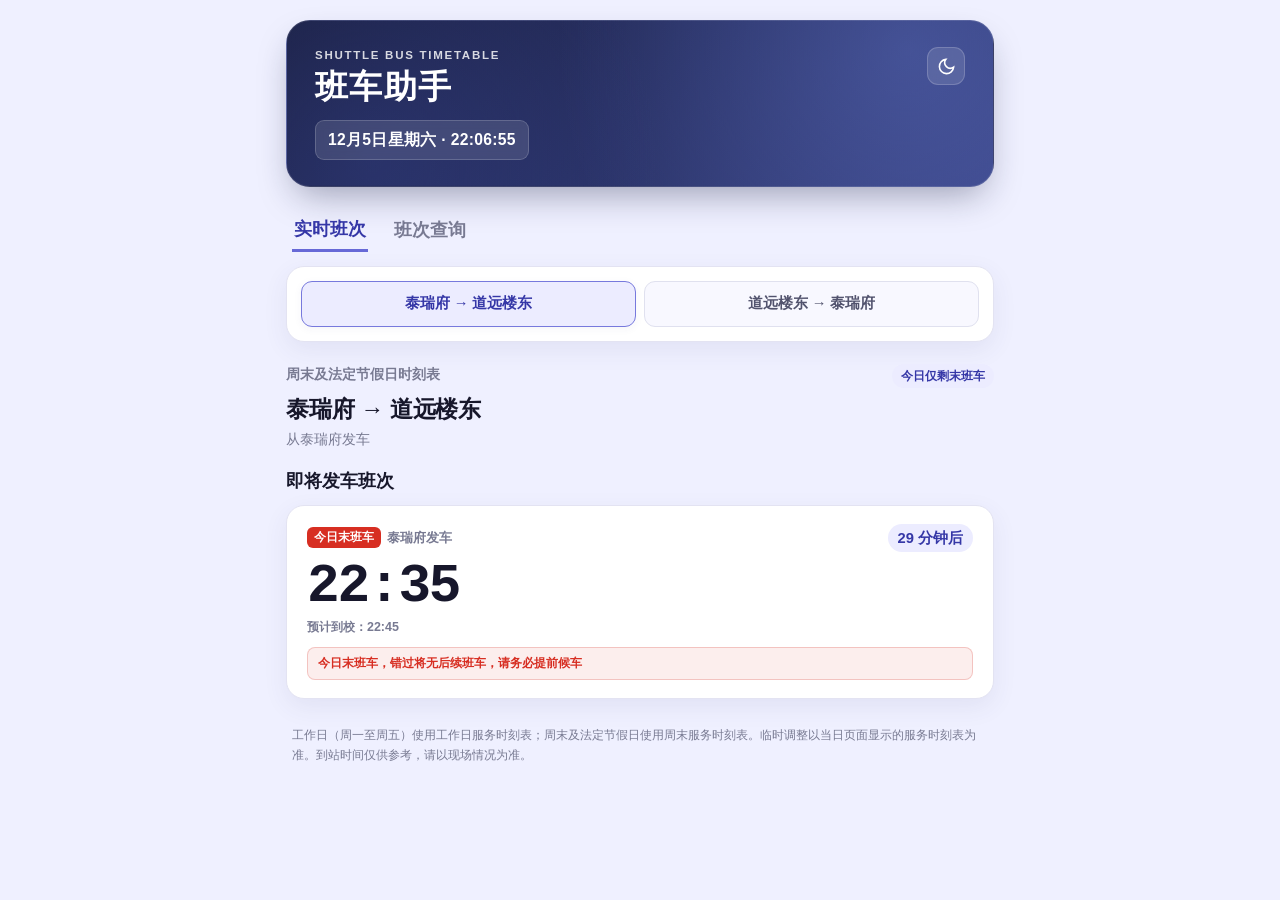
==== index.html @ 57592839 "Add files via upload" ====
<!doctype html>
<html lang="zh-CN" data-theme="light">
<head>
  <meta charset="UTF-8">
  <meta name="viewport" content="width=device-width, initial-scale=1.0, maximum-scale=1.0, user-scalable=no">
  <meta name="theme-color" content="#7277dc">
  <title>泰瑞府班车助手</title>
  <link rel="stylesheet" href="style.css">
</head>
<body>
  <main class="app-shell">
    <!-- 顶部状态卡片 -->
    <header class="hero">
      <div class="hero-left">
        <p class="eyebrow">SHUTTLE BUS TIMETABLE</p>
        <h1>班车助手</h1>
        <div class="clock-badge" id="current-time" aria-live="polite">加载中...</div>
      </div>
      <div class="hero-right">
        <button id="theme-toggle" class="header-icon-btn" type="button" title="切换深色/浅色模式" aria-label="切换主题">
          <svg class="sun-icon" viewBox="0 0 24 24" width="19" height="19" fill="none" stroke="currentColor" stroke-width="2"><circle cx="12" cy="12" r="5"/><path d="M12 1v2M12 21v2M4.22 4.22l1.42 1.42M18.36 18.36l1.42 1.42M1 12h2M21 12h2M4.22 19.78l1.42-1.42M18.36 5.64l1.42-1.42"/></svg>
          <svg class="moon-icon" viewBox="0 0 24 24" width="19" height="19" fill="none" stroke="currentColor" stroke-width="2"><path d="M21 12.79A9 9 0 1 1 11.21 3 7 7 0 0 0 21 12.79z"/></svg>
        </button>

      </div>
    </header>

    <!-- 1. 顶部主标签页 (按图片排序) -->
    <nav class="page-tabs" role="tablist">
      <button class="page-tab active" data-page="live" role="tab" aria-selected="true">实时班次</button>
      <button class="page-tab" data-page="search" role="tab" aria-selected="false">班次查询</button>
    </nav>

    <!-- 2. 方向切换与上车站选择控制面板 (按图片排序) -->
    <section class="control-panel">
      <div class="direction-switcher">
        <button class="direction-button active" type="button" data-direction="outbound" aria-pressed="true">泰瑞府 → 道远楼东</button>
        <button class="direction-button" type="button" data-direction="return" aria-pressed="false">道远楼东 → 泰瑞府</button>
      </div>

      <!-- 返程上车站选择器 -->
      <div class="boarding-stop-picker" id="boarding-stop-picker" hidden>
        <p class="picker-label">我的上车站</p>
        <div class="stop-options">
          <button class="stop-button" type="button" data-stop="daoyuan" aria-pressed="false">
            <span class="stop-name">道远楼东</span>
            <span class="stop-tag">始发站</span>
          </button>
          <button class="stop-button active" type="button" data-stop="zhang" aria-pressed="true">
            <span class="stop-name">张灵斌楼</span>
          </button>
          <button class="stop-button" type="button" data-stop="teaching" aria-pressed="false">
            <span class="stop-name">综合教学楼</span>
          </button>
        </div>
      </div>
    </section>

    <!-- 3. 视图一：实时班次 -->
    <section class="view active" id="live-view">
      <section class="route-summary">
        <div class="summary-meta">
          <span class="service-day-tag" id="service-day">--</span>
          <span class="remaining-badge" id="live-remaining-count">今日剩余 -- 班</span>
        </div>
        <h2 id="route-title">泰瑞府 → 道远楼东</h2>
        <p id="route-detail">从泰瑞府发车</p>
      </section>

      <section class="departures">
        <div class="section-heading">
          <h2>即将发车班次</h2>
        </div>
        <div class="departure-list" id="departure-list" aria-live="polite">
          <!-- JS 动态注入班次卡片 -->
        </div>
      </section>
    </section>

    <!-- 4. 视图二：班次查询 (精简整合版) -->
    <section class="view" id="search-view" hidden>
      <!-- 极简整合工具栏 -->
      <div class="search-toolbar">
        <!-- 工作日 / 周末及节假日 胶囊按键切换 -->
        <div class="schedule-pill-group" role="group" aria-label="选择时刻表类型">
          <button class="pill-btn active" id="pill-weekday" type="button" data-type="weekday">工作日</button>
          <button class="pill-btn" id="pill-weekend" type="button" data-type="weekend">周末及节假日</button>
        </div>

        <!-- 中间：轻量时段选择框 (全天/各时段功能保留) -->
        <div class="hour-mini-picker">
          <select id="hour-select" autocomplete="off" aria-label="选择时段"></select>
        </div>

        <!-- 右侧：快捷操作组 (定位最近班次) -->
        <div class="toolbar-actions">
          <button id="btn-quick-next" class="action-pill-btn" type="button" title="定位至距离当前时间最近的发车班次">
            定位最近班次
          </button>
        </div>
      </div>

      <!-- 去程预计车程提示 -->
      <div class="query-route-tip" id="query-route-tip" hidden>
        <span>预计到校车程为 10 分钟</span>
      </div>

      <!-- 保留隐藏原生控件供逻辑调用兼容 -->
      <select id="schedule-type-select" autocomplete="off" style="display:none;" aria-hidden="true">
        <option value="weekday">工作日服务时刻表</option>
        <option value="weekend">周末及法定节假日时刻表</option>
      </select>
      
      <!-- 日历方格时刻表 -->
      <div class="query-result" id="query-result" aria-live="polite">
        <!-- JS 动态注入方格 -->
      </div>
    </section>

    <!-- 底部时刻说明 -->
    <p class="schedule-note">
      工作日（周一至周五）使用工作日服务时刻表；周末及法定节假日使用周末服务时刻表。临时调整以当日页面显示的服务时刻表为准。到站时间仅供参考，请以现场情况为准。
    </p>
  </main>

  <!-- Toast 提示容器 -->
  <div class="toast-container" id="toast-container" aria-live="polite"></div>

  <script src="app.js"></script>
</body>
</html>
---- style.css ----
/* =========================================================
   泰瑞府校车助手 · 精简优雅视觉体系
   严格遵循用户界面排序规范，深度优化排版层级与微交互
   ========================================================= */

:root {
  --font-sans: "PingFang SC", "Hiragino Sans GB", "Microsoft YaHei", -apple-system, BlinkMacSystemFont, "Segoe UI", Roboto, sans-serif;
  --font-mono: ui-monospace, SFMono-Regular, Menlo, Monaco, Consolas, "Liberation Mono", monospace;

  /* 基础色彩系统 (Light) */
  --bg-page: #eff0ff;
  --bg-card: #ffffff;
  --bg-subtle: #f8f8ff;
  --bg-active-tab: #ececff;
  --border-card: #e3e3f2;
  --border-element: #e0e1ef;
  --border-active: #7779dd;

  --text-primary: #17172b;
  --text-secondary: #52536e;
  --text-muted: #787a92;
  --text-light: #83859b;

  --primary: #3537a7;
  --primary-accent: #6769d7;
  --primary-gradient: linear-gradient(135deg, #7277dc 0%, #9abcf1 100%);
  --primary-shadow: 0 14px 32px rgba(114, 119, 220, 0.35);

  --emerald: #059669;
  --emerald-bg: #ecfdf5;
  --emerald-border: #a7f3d0;

  --amber: #d97706;
  --amber-bg: #fffbeb;

  --rose: #d72e22;
  --rose-bg: #fffafa;
  --rose-border: #ffb8af;
  --rose-glow: rgba(215, 46, 34, 0.25);

  --shadow-card: 0 8px 24px rgba(59, 59, 112, 0.08);
  --shadow-sm: 0 2px 8px rgba(59, 59, 112, 0.05);

  --radius-sm: 10px;
  --radius-md: 14px;
  --radius-lg: 18px;
  --radius-xl: 24px;
}

/* 深色模式适配 (Dark) */
[data-theme="dark"] {
  --bg-page: #0f121d;
  --bg-card: #181d2c;
  --bg-subtle: #1f2538;
  --bg-active-tab: #272d47;
  --border-card: #2c354e;
  --border-element: #323d5a;
  --border-active: #8b8eff;

  --text-primary: #f2f4fc;
  --text-secondary: #b2b8ce;
  --text-muted: #7f88a4;
  --text-light: #6c7591;

  --primary: #8b8eff;
  --primary-accent: #787bfa;
  --primary-gradient: linear-gradient(135deg, #373b75 0%, #465f94 100%);
  --primary-shadow: 0 14px 32px rgba(0, 0, 0, 0.45);

  --emerald: #34d399;
  --emerald-bg: rgba(52, 211, 153, 0.15);
  --emerald-border: rgba(52, 211, 153, 0.3);

  --amber: #fbbf24;
  --amber-bg: rgba(251, 191, 36, 0.15);

  --rose: #f87171;
  --rose-bg: rgba(248, 113, 113, 0.12);
  --rose-border: rgba(248, 113, 113, 0.35);
  --rose-glow: rgba(248, 113, 113, 0.3);

  --shadow-card: 0 8px 24px rgba(0, 0, 0, 0.35);
  --shadow-sm: 0 2px 8px rgba(0, 0, 0, 0.2);
}

*, *::before, *::after {
  box-sizing: border-box;
  margin: 0;
  padding: 0;
  -webkit-tap-highlight-color: transparent;
}

body {
  font-family: var(--font-sans);
  background-color: var(--bg-page);
  color: var(--text-primary);
  min-width: 320px;
  line-height: 1.5;
  transition: background-color 0.25s ease, color 0.25s ease;
  padding-bottom: env(safe-area-inset-bottom);
}

.app-shell {
  width: min(100%, 740px);
  margin: 0 auto;
  padding: 20px 16px 36px;
}

/* =========================================================
   顶部卡片 (Hero)
   ========================================================= */
.hero {
  display: flex;
  justify-content: space-between;
  align-items: flex-start;
  padding: 26px 28px;
  border-radius: var(--radius-xl);
  background-color: #1e2448;
  background-image: 
    radial-gradient(circle at 88% 18%, rgba(122, 147, 245, 0.28) 0%, transparent 55%),
    radial-gradient(circle at 12% 85%, rgba(68, 86, 185, 0.22) 0%, transparent 45%),
    linear-gradient(135deg, #1b2042 0%, #283063 50%, #384282 100%),
    url("data:image/svg+xml,%3Csvg xmlns='http://www.w3.org/2000/svg' width='420' height='180' viewBox='0 0 420 180' fill='none'%3E%3Cpath d='M-20 130C60 150 140 70 260 100C340 120 380 75 440 60' stroke='rgba(255,255,255,0.07)' stroke-width='1.5' stroke-dasharray='4 4'/%3E%3Cpath d='M-20 160C70 180 160 100 280 130C360 150 400 105 460 90' stroke='rgba(255,255,255,0.09)' stroke-width='1.5'/%3E%3Cpath d='M-20 80C80 95 180 35 300 65C370 82 410 45 460 35' stroke='rgba(255,255,255,0.05)' stroke-width='1'/%3E%3Ccircle cx='260' cy='100' r='3.5' fill='rgba(255,255,255,0.22)' stroke='rgba(255,255,255,0.45)' stroke-width='1.2'/%3E%3Ccircle cx='140' cy='70' r='2.5' fill='rgba(255,255,255,0.18)'/%3E%3Ccircle cx='340' cy='120' r='3' fill='rgba(255,255,255,0.2)'/%3E%3C/svg%3E");
  background-size: cover, cover, cover, auto;
  background-position: center;
  color: #ffffff;
  border: 1px solid rgba(255, 255, 255, 0.12);
  box-shadow: 0 16px 36px -10px rgba(22, 27, 60, 0.4);
  position: relative;
  overflow: hidden;
}

[data-theme="dark"] .hero {
  background-color: #121526;
  background-image: 
    radial-gradient(circle at 88% 18%, rgba(98, 120, 220, 0.22) 0%, transparent 55%),
    radial-gradient(circle at 12% 85%, rgba(45, 58, 130, 0.2) 0%, transparent 45%),
    linear-gradient(135deg, #101322 0%, #1a1e38 50%, #262c52 100%),
    url("data:image/svg+xml,%3Csvg xmlns='http://www.w3.org/2000/svg' width='420' height='180' viewBox='0 0 420 180' fill='none'%3E%3Cpath d='M-20 130C60 150 140 70 260 100C340 120 380 75 440 60' stroke='rgba(255,255,255,0.05)' stroke-width='1.5' stroke-dasharray='4 4'/%3E%3Cpath d='M-20 160C70 180 160 100 280 130C360 150 400 105 460 90' stroke='rgba(255,255,255,0.07)' stroke-width='1.5'/%3E%3Ccircle cx='260' cy='100' r='3.5' fill='rgba(255,255,255,0.18)' stroke='rgba(255,255,255,0.35)' stroke-width='1.2'/%3E%3C/svg%3E");
  border-color: rgba(255, 255, 255, 0.08);
  box-shadow: 0 16px 36px -10px rgba(0, 0, 0, 0.55);
}

.hero::after {
  display: none;
}

.eyebrow {
  margin: 0 0 4px;
  font-size: 0.72rem;
  letter-spacing: 0.15em;
  font-weight: 800;
  opacity: 0.82;
}

.hero h1 {
  margin: 0;
  font-size: 2.05rem;
  font-weight: 800;
  letter-spacing: 0.04em;
  line-height: 1.15;
}

.clock-badge {
  display: inline-block;
  margin: 14px 0 0;
  padding: 7px 12px;
  border-radius: 9px;
  background: rgba(255, 255, 255, 0.12);
  border: 1px solid rgba(255, 255, 255, 0.18);
  backdrop-filter: blur(8px);
  font-size: 0.98rem;
  font-weight: 700;
  letter-spacing: 0.02em;
  font-variant-numeric: tabular-nums;
  backdrop-filter: blur(4px);
}

.hero-right {
  display: flex;
  gap: 8px;
  position: relative;
  z-index: 2;
}

.header-icon-btn {
  width: 38px;
  height: 38px;
  border-radius: 11px;
  background: rgba(255, 255, 255, 0.12);
  border: 1px solid rgba(255, 255, 255, 0.18);
  backdrop-filter: blur(6px);
  color: #ffffff;
  display: flex;
  align-items: center;
  justify-content: center;
  cursor: pointer;
  transition: all 0.2s ease;
}

.header-icon-btn:hover {
  background: rgba(255, 255, 255, 0.32);
}

.header-icon-btn:active {
  transform: scale(0.93);
}

.header-icon-btn.active {
  background: #ffffff;
  color: #3537a7;
}

.header-icon-btn .sun-icon { display: none; }
.header-icon-btn .moon-icon { display: block; }
[data-theme="dark"] .header-icon-btn .sun-icon { display: block; }
[data-theme="dark"] .header-icon-btn .moon-icon { display: none; }

/* =========================================================
   1. 顶部主标签页 (严格遵循用户指定顺序与样式)
   ========================================================= */
.page-tabs {
  display: flex;
  gap: 24px;
  margin: 22px 6px 14px;
}

.page-tab {
  border: 0;
  background: transparent;
  padding: 8px 2px;
  color: var(--text-muted);
  font-family: inherit;
  font-size: 1.12rem;
  font-weight: 800;
  cursor: pointer;
  position: relative;
  transition: color 0.2s ease;
}

.page-tab:hover {
  color: var(--primary);
}

.page-tab.active {
  color: var(--primary);
  border-bottom: 3px solid var(--primary-accent);
}

/* =========================================================
   2. 控制面板与方向切换 (严格匹配图片结构)
   ========================================================= */
.control-panel {
  padding: 14px;
  border: 1px solid var(--border-card);
  border-radius: var(--radius-lg);
  background: var(--bg-card);
  box-shadow: var(--shadow-card);
}

.direction-switcher {
  display: grid;
  grid-template-columns: 1fr 1fr;
  gap: 8px;
}

.direction-button {
  min-height: 46px;
  border: 1px solid var(--border-element);
  border-radius: 11px;
  background: var(--bg-subtle);
  color: var(--text-secondary);
  font-family: inherit;
  font-size: 0.92rem;
  font-weight: 700;
  cursor: pointer;
  display: flex;
  align-items: center;
  justify-content: center;
  padding: 8px 10px;
  transition: all 0.2s cubic-bezier(0.16, 1, 0.3, 1);
}

.direction-button:hover {
  border-color: var(--border-active);
  color: var(--primary);
}

.direction-button.active {
  border-color: var(--border-active);
  background: var(--bg-active-tab);
  color: var(--primary);
  box-shadow: var(--shadow-sm);
}

/* 返程上车站选择器 */
.boarding-stop-picker {
  margin-top: 14px;
  padding-top: 12px;
  border-top: 1px dashed var(--border-card);
}

.picker-label {
  margin: 0 0 8px;
  color: var(--text-muted);
  font-size: 0.82rem;
  font-weight: 800;
}

.stop-options {
  display: grid;
  grid-template-columns: repeat(3, 1fr);
  gap: 8px;
}

.stop-button {
  min-height: 48px;
  border: 1px solid var(--border-element);
  border-radius: var(--radius-sm);
  background: var(--bg-subtle);
  color: var(--text-secondary);
  font-family: inherit;
  cursor: pointer;
  display: flex;
  flex-direction: column;
  align-items: center;
  justify-content: center;
  gap: 2px;
  padding: 6px 4px;
  transition: all 0.2s ease;
}

.stop-button:hover {
  border-color: var(--border-active);
}

.stop-button.active {
  border-color: var(--border-active);
  background: var(--bg-active-tab);
  color: var(--primary);
  box-shadow: var(--shadow-sm);
}

.stop-name {
  font-size: 0.86rem;
  font-weight: 700;
}

.stop-tag {
  font-size: 0.68rem;
  opacity: 0.75;
  font-weight: 600;
}

/* =========================================================
   3. 实时班次视图
   ========================================================= */
.view {
  margin-top: 22px;
}

.route-summary {
  margin-bottom: 12px;
}

.summary-meta {
  display: flex;
  justify-content: space-between;
  align-items: center;
  margin-bottom: 4px;
}

.service-day-tag {
  color: var(--text-muted);
  font-size: 0.86rem;
  font-weight: 700;
}

.remaining-badge {
  font-size: 0.76rem;
  font-weight: 700;
  padding: 3px 9px;
  border-radius: 20px;
  background: var(--bg-active-tab);
  color: var(--primary);
}

.route-summary h2 {
  margin: 4px 0 2px;
  font-size: 1.46rem;
  font-weight: 800;
  letter-spacing: -0.01em;
}

.route-summary p {
  margin: 0;
  color: var(--text-muted);
  font-size: 0.88rem;
}

.section-heading {
  display: flex;
  justify-content: space-between;
  align-items: baseline;
  margin: 18px 0 10px;
}

.section-heading h2 {
  margin: 0;
  font-size: 1.12rem;
  font-weight: 800;
}

.timing-note {
  color: var(--text-light);
  font-size: 0.78rem;
  font-weight: 600;
}

/* 班次卡片体系 */
.departure-list {
  display: flex;
  flex-direction: column;
  gap: 12px;
}

.departure-card {
  border: 1px solid var(--border-card);
  border-radius: var(--radius-lg);
  background: var(--bg-card);
  box-shadow: var(--shadow-card);
  padding: 18px 20px;
  position: relative;
  overflow: hidden;
  transition: transform 0.2s ease, box-shadow 0.2s ease, border-color 0.2s ease;
}

.departure-card.hero-card {
  border-width: 1.5px;
}

.departure-card.imminent {
  border-color: var(--rose-border);
  background: var(--rose-bg);
  box-shadow: 0 10px 24px var(--rose-glow);
}

.card-top-row {
  display: flex;
  justify-content: space-between;
  align-items: center;
  margin-bottom: 8px;
}

.departure-label {
  font-size: 0.84rem;
  font-weight: 800;
  color: var(--text-muted);
  display: flex;
  align-items: center;
  gap: 6px;
}

.order-badge {
  padding: 2px 7px;
  border-radius: 6px;
  font-size: 0.72rem;
  background: var(--primary);
  color: #fff;
}

.departure-card.imminent .order-badge {
  background: var(--rose);
}

.departure-countdown {
  font-size: 0.92rem;
  font-weight: 800;
  color: var(--primary);
  background: var(--bg-active-tab);
  padding: 3px 10px;
  border-radius: 20px;
  white-space: nowrap;
}

.departure-card.imminent .departure-countdown {
  color: var(--rose);
  background: rgba(215, 46, 34, 0.12);
}

.departure-row {
  display: flex;
  justify-content: space-between;
  align-items: flex-end;
  gap: 10px;
}

.departure-time {
  font-family: var(--font-mono);
  font-size: clamp(2.4rem, 10vw, 3.4rem);
  font-weight: 900;
  letter-spacing: -0.04em;
  font-variant-numeric: tabular-nums;
  line-height: 1;
}

.origin-departure {
  margin: 4px 0 0;
  color: var(--text-muted);
  font-size: 0.78rem;
  font-weight: 700;
}

.imminent-message {
  margin: 8px 0 0;
  color: var(--rose);
  font-size: 0.88rem;
  font-weight: 900;
  display: flex;
  align-items: center;
  gap: 5px;
}

.imminent .departure-time {
  color: var(--rose);
  animation: pulse 1s ease-in-out infinite;
}



/* 后续第二、三趟紧凑排列 */
.sub-departures-wrap {
  display: grid;
  grid-template-columns: 1fr 1fr;
  gap: 10px;
}

.sub-card {
  padding: 14px 16px;
  display: flex;
  justify-content: space-between;
  align-items: center;
}

.sub-card-left {
  display: flex;
  flex-direction: column;
}

.sub-card-label {
  font-size: 0.74rem;
  font-weight: 700;
  color: var(--text-muted);
}

.sub-card-time {
  font-family: var(--font-mono);
  font-size: 1.55rem;
  font-weight: 800;
  line-height: 1.1;
  margin: 2px 0;
}

.sub-card-right {
  display: flex;
  flex-direction: column;
  align-items: flex-end;
}

.sub-card-countdown {
  font-size: 0.84rem;
  font-weight: 800;
  color: var(--primary);
}

.sub-card-diff {
  font-size: 0.7rem;
  color: var(--text-light);
  margin-top: 2px;
}

/* =========================================================
   4. 班次查询视图 · 极简整合控制条
   ========================================================= */
.search-toolbar {
  display: flex;
  flex-wrap: wrap;
  align-items: center;
  justify-content: space-between;
  gap: 8px;
  background: var(--bg-card);
  border: 1px solid var(--border-card);
  border-radius: var(--radius-md);
  padding: 8px 10px;
  box-shadow: var(--shadow-sm);
  margin-bottom: 12px;
}

.schedule-pill-group {
  display: inline-flex;
  background: var(--bg-subtle);
  border: 1px solid var(--border-element);
  border-radius: 8px;
  padding: 2px;
  gap: 2px;
}

.pill-btn {
  border: none;
  background: transparent;
  color: var(--text-secondary);
  font-family: inherit;
  font-size: 0.8rem;
  font-weight: 700;
  padding: 5px 10px;
  border-radius: 6px;
  cursor: pointer;
  transition: background 0.08s ease, color 0.08s ease, border-color 0.08s ease, box-shadow 0.08s ease;
  white-space: nowrap;
  outline: none;
}

.pill-btn:hover {
  color: var(--primary);
}

.pill-btn.active {
  background: var(--bg-card);
  color: var(--primary);
  box-shadow: var(--shadow-sm);
}

.hour-mini-picker select {
  border: 1px solid var(--border-element);
  border-radius: 8px;
  padding: 5px 8px;
  background: var(--bg-subtle);
  font-family: inherit;
  font-size: 0.78rem;
  font-weight: 700;
  color: var(--text-secondary);
  outline: none;
  cursor: pointer;
  transition: border-color 0.2s ease;
}

.hour-mini-picker select:focus {
  border-color: var(--border-active);
  color: var(--primary);
}

.toolbar-actions {
  display: flex;
  align-items: center;
  gap: 6px;
}

.action-pill-btn {
  display: inline-flex;
  align-items: center;
  gap: 4px;
  border: 1px solid var(--border-element);
  background: var(--bg-subtle);
  color: var(--text-secondary);
  font-family: inherit;
  font-size: 0.78rem;
  font-weight: 700;
  padding: 5px 9px;
  border-radius: 8px;
  cursor: pointer;
  transition: background 0.08s ease, color 0.08s ease, border-color 0.08s ease, box-shadow 0.08s ease;
  white-space: nowrap;
  outline: none;
}

.action-pill-btn:hover {
  border-color: var(--border-active);
  color: var(--primary);
}

.action-pill-btn:active, .action-pill-btn.flash {
  background: var(--primary);
  border-color: var(--primary);
  color: #ffffff;
  box-shadow: 0 0 6px var(--border-active);
  transition: none;
}

.action-pill-btn.active {
  background: var(--bg-active-tab);
  border-color: var(--border-active);
  color: var(--primary);
}

.action-pill-btn.primary {
  background: var(--primary);
  border-color: var(--primary);
  color: #ffffff;
}

.action-pill-btn.primary:hover {
  background: var(--primary-accent);
}

.btn-icon {
  font-size: 0.85rem;
}

.query-result {
  border: 1px solid var(--border-card);
  border-radius: var(--radius-lg);
  background: var(--bg-card);
  box-shadow: var(--shadow-card);
  padding: 12px;
  display: grid;
  grid-template-columns: repeat(4, 1fr);
  gap: 8px;
}

.query-cell {
  border: 1px solid var(--border-element);
  border-radius: 11px;
  background: var(--bg-subtle);
  padding: 8px 4px 6px;
  display: flex;
  flex-direction: column;
  align-items: center;
  justify-content: center;
  text-align: center;
  position: relative;
  cursor: pointer;
  transition: all 0.2s cubic-bezier(0.16, 1, 0.3, 1);
  min-height: 62px;
  user-select: none;
}

.query-cell:hover {
  border-color: var(--border-active);
  transform: translateY(-2px);
  box-shadow: var(--shadow-sm);
}

.query-cell time {
  font-family: var(--font-mono);
  font-size: 1.15rem;
  font-weight: 800;
  line-height: 1.15;
  color: var(--text-primary);
  font-variant-numeric: tabular-nums;
}

.query-cell .cell-origin {
  font-size: 0.65rem;
  color: var(--text-muted);
  font-weight: 600;
  margin-top: 1px;
  white-space: nowrap;
}

.query-cell .cell-status {
  font-size: 0.66rem;
  font-weight: 700;
  margin-top: 3px;
  color: var(--text-muted);
  white-space: nowrap;
  letter-spacing: -0.02em;
}

/* 已发车方格：柔和灰显 */
.query-cell.past {
  background: var(--bg-subtle);
  border-color: var(--border-element);
}

.query-cell.past time {
  text-decoration: none !important;
  color: var(--text-muted) !important; /* 灰色时间无划线 */
  opacity: 0.75;
}

.query-cell.past .cell-origin {
  color: var(--text-muted);
  opacity: 0.65;
}

.query-cell.past .cell-status {
  color: var(--text-muted);
  opacity: 0.75;
}

/* 当天当下真正的“下一班”日历高亮 */
.query-cell.is-next {
  border-color: var(--border-active);
  background: var(--bg-active-tab);
  box-shadow: 0 0 0 2px var(--border-active);
  transform: scale(1.02);
  z-index: 2;
}

.query-cell.is-next time {
  color: var(--primary);
  font-weight: 900;
}

.query-cell.is-next .cell-status {
  color: #ffffff;
  background: var(--primary);
  padding: 1px 6px;
  border-radius: 10px;
  font-size: 0.64rem;
}

.query-result .empty-state {
  grid-column: 1 / -1;
  padding: 24px 12px;
}

@media (min-width: 540px) {
  .query-result {
    grid-template-columns: repeat(5, 1fr);
    gap: 10px;
    padding: 16px;
  }
}

@media (min-width: 680px) {
  .query-result {
    grid-template-columns: repeat(6, 1fr);
  }
}
.empty-state {
  padding: 32px 18px;
  text-align: center;
}

.empty-state strong {
  display: block;
  font-size: 1.1rem;
  margin-bottom: 6px;
}

.empty-state p {
  margin: 0;
  color: var(--text-muted);
  font-size: 0.86rem;
}

/* 底部附注 */
.schedule-note {
  margin: 26px 6px 0;
  color: var(--text-muted);
  font-size: 0.77rem;
  line-height: 1.65;
}

/* Toast 提示 */
.toast-container {
  position: fixed;
  bottom: 24px;
  left: 50%;
  transform: translateX(-50%);
  z-index: 1000;
  display: flex;
  flex-direction: column;
  gap: 8px;
  pointer-events: none;
}

.toast {
  background: rgba(23, 23, 43, 0.92);
  color: #fff;
  padding: 9px 18px;
  border-radius: 30px;
  font-size: 0.84rem;
  font-weight: 700;
  box-shadow: 0 8px 20px rgba(0, 0, 0, 0.25);
  animation: toastIn 0.25s ease, toastOut 0.25s ease 2.5s forwards;
}

@keyframes toastIn {
  from { opacity: 0; transform: translateY(10px); }
  to { opacity: 1; transform: translateY(0); }
}

@keyframes toastOut {
  from { opacity: 1; transform: translateY(0); }
  to { opacity: 0; transform: translateY(-8px); }
}

@keyframes pulse {
  50% { opacity: 0.35; }
}

@media (max-width: 520px) {
  .app-shell {
    padding: 14px 12px 28px;
  }
  .hero {
    padding: 20px;
    border-radius: var(--radius-lg);
  }
  .sub-departures-wrap {
    grid-template-columns: 1fr;
  }
  .query-filters {
    grid-template-columns: 1fr;
  }
}

/* 末班车提示徽章与横条 */
.last-bus-badge {
  background: var(--rose) !important;
  color: #ffffff !important;
  font-weight: 800;
  padding: 2px 7px;
  border-radius: 6px;
  font-size: 0.72rem;
}

.last-bus-banner {
  margin-top: 10px;
  padding: 6px 10px;
  border-radius: 8px;
  background: rgba(215, 46, 34, 0.08);
  border: 1px solid rgba(215, 46, 34, 0.22);
  color: var(--rose);
  font-size: 0.78rem;
  font-weight: 700;
  display: flex;
  align-items: center;
  gap: 5px;
}

[data-theme="dark"] .last-bus-banner {
  background: rgba(248, 113, 113, 0.12);
  border-color: rgba(248, 113, 113, 0.3);
}

[hidden], .query-route-tip[hidden] {
  display: none !important;
}

.query-route-tip {
  display: flex;
  align-items: center;
  gap: 6px;
  margin-bottom: 10px;
  padding: 8px 12px;
  background: var(--bg-card);
  border: 1px solid var(--border-card);
  border-radius: var(--radius-sm);
  font-size: 0.78rem;
  font-weight: 700;
  color: var(--text-secondary);
  box-shadow: var(--shadow-sm);
}

/* 排班后台 */
.admin-shell { max-width: 760px; }
.admin-hero { display: flex; justify-content: space-between; align-items: flex-start; gap: 18px; }
.admin-subtitle { margin: 8px 0 0; color: var(--text-muted); font-size: 0.9rem; }
.admin-back-link, .admin-save-btn, .admin-remove-btn, .admin-text-btn {
  font: inherit; font-weight: 800; cursor: pointer; border: 0; text-decoration: none;
}
.admin-back-link { color: var(--primary); background: var(--bg-card); padding: 9px 12px; border-radius: 10px; white-space: nowrap; }
.admin-card { margin-top: 18px; padding: 22px; border: 1px solid var(--border-card); border-radius: var(--radius-lg); background: var(--bg-card); box-shadow: var(--shadow-sm); }
.admin-card h2 { margin: 3px 0 7px; font-size: 1.1rem; }
.admin-card > div > p:not(.admin-kicker) { margin: 0; color: var(--text-muted); font-size: 0.85rem; line-height: 1.55; }
.admin-kicker { margin: 0; color: var(--primary); font-size: 0.72rem; font-weight: 900; letter-spacing: 0.08em; }
.override-form { display: grid; grid-template-columns: repeat(2, 1fr); gap: 14px; margin-top: 20px; }
.override-form label { display: grid; gap: 7px; color: var(--text-secondary); font-size: 0.8rem; font-weight: 800; }
.override-form label:nth-child(3) { grid-column: 1 / -1; }
.override-form input, .override-form select { box-sizing: border-box; width: 100%; padding: 11px 12px; color: var(--text-primary); background: var(--bg-page); border: 1px solid var(--border-card); border-radius: 10px; font: inherit; }
.admin-save-btn { grid-column: 1 / -1; padding: 12px; color: #fff; background: var(--primary); border-radius: 10px; }
.admin-list-heading, .override-row { display: flex; align-items: center; justify-content: space-between; gap: 14px; }
.admin-text-btn { color: var(--primary); background: transparent; padding: 6px; font-size: 0.8rem; }
.override-list { display: grid; gap: 10px; margin-top: 16px; }
.override-row { padding: 13px 14px; border-radius: 11px; background: var(--bg-page); }
.override-row strong { color: var(--text-primary); font-size: 0.9rem; }
.override-row p { margin: 4px 0 0; color: var(--text-muted); font-size: 0.78rem; }
.admin-remove-btn { flex: 0 0 auto; padding: 7px 11px; color: var(--rose); background: transparent; border: 1px solid currentColor; border-radius: 8px; font-size: 0.78rem; }
@media (max-width: 520px) { .admin-hero { display: block; } .admin-back-link { display: inline-block; margin-top: 14px; } .override-form { grid-template-columns: 1fr; } }
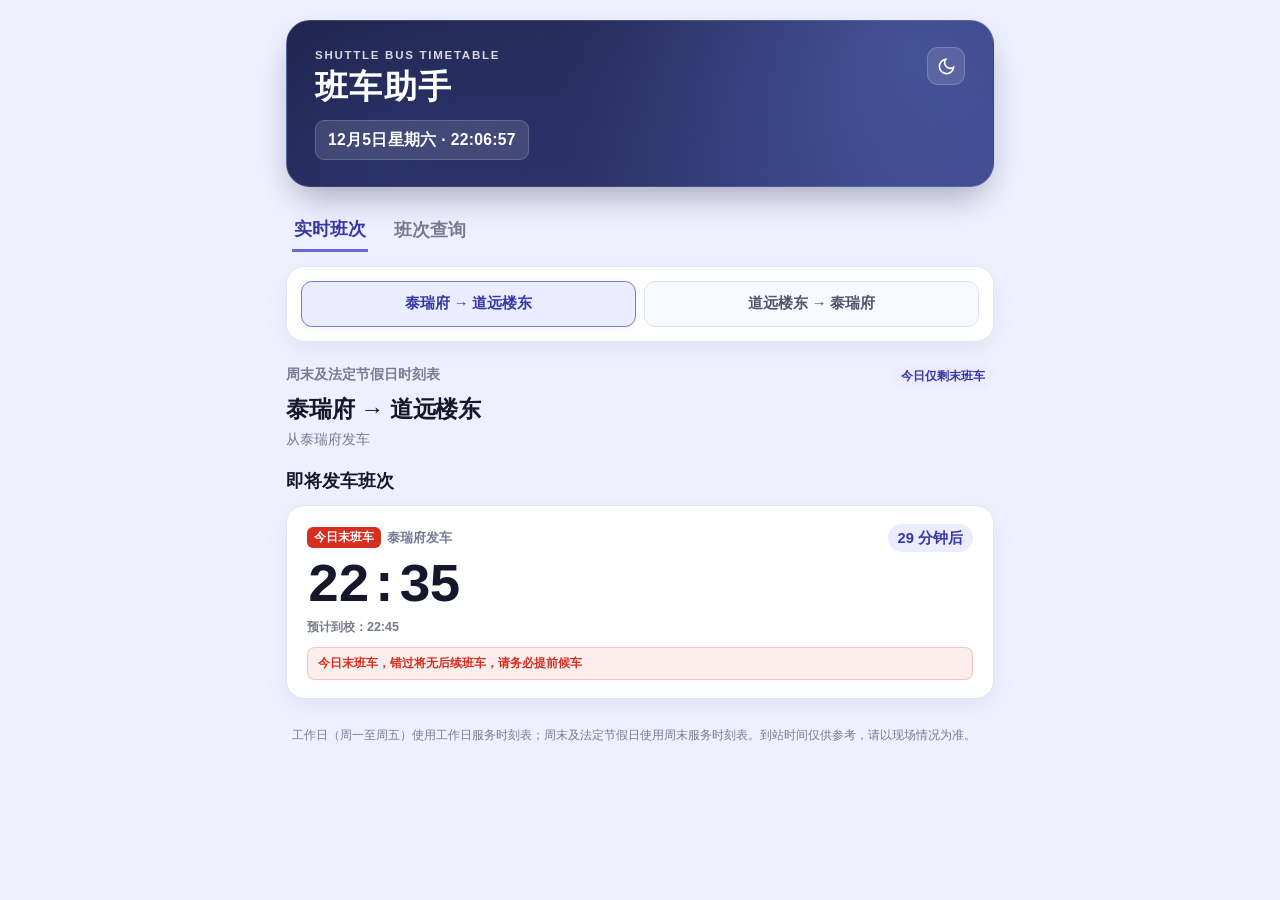
==== commit 83e53282: "Add files via upload" ====
--- a/index.html
+++ b/index.html
@@ -5,10 +5,34 @@
   <meta name="viewport" content="width=device-width, initial-scale=1.0, maximum-scale=1.0, user-scalable=no">
   <meta name="theme-color" content="#7277dc">
   <title>泰瑞府班车助手</title>
+  <meta http-equiv="Cache-Control" content="no-cache, no-store, must-revalidate">
+  <meta http-equiv="Pragma" content="no-cache">
+  <meta http-equiv="Expires" content="0">
+
   <link rel="stylesheet" href="style.css">
 </head>
 <body>
   <main class="app-shell">
+        <!-- 顶部告示栏 (参考截图设计：暗色卡片 + 珊瑚红喇叭 + 折叠小箭头) -->
+    <div class="announcement-bar" id="announcement-bar" hidden>
+      <div class="announcement-header" id="announcement-header" role="button" aria-expanded="false" tabindex="0">
+        <div class="announcement-left">
+          <svg class="megaphone-icon" viewBox="0 0 24 24" width="20" height="20" fill="none">
+            <path d="M11 5L6 9H2V15H6L11 19V5Z" fill="#ff6b6b" stroke="#ff6b6b" stroke-width="2" stroke-linecap="round" stroke-linejoin="round"/>
+            <path d="M15.54 8.46C16.48 9.4 17 10.7 17 12C17 13.3 16.48 14.6 15.54 15.54" stroke="#ff6b6b" stroke-width="2" stroke-linecap="round"/>
+            <path d="M19.07 4.93C20.95 6.8 22 9.35 22 12C22 14.65 20.95 17.2 19.07 19.07" stroke="#ff6b6b" stroke-width="2" stroke-linecap="round"/>
+          </svg>
+          <span class="announcement-title" id="announcement-title">时刻表调整告示</span>
+        </div>
+        <svg class="chevron-icon" id="announcement-chevron" viewBox="0 0 24 24" width="18" height="18" fill="none" stroke="currentColor" stroke-width="2.2" stroke-linecap="round" stroke-linejoin="round">
+          <polyline points="6 9 12 15 18 9"></polyline>
+        </svg>
+      </div>
+      <div class="announcement-drawer" id="announcement-drawer" hidden>
+        <p class="announcement-desc" id="announcement-desc"></p>
+      </div>
+    </div>
+
     <!-- 顶部状态卡片 -->
     <header class="hero">
       <div class="hero-left">
@@ -119,13 +143,14 @@
 
     <!-- 底部时刻说明 -->
     <p class="schedule-note">
-      工作日（周一至周五）使用工作日服务时刻表；周末及法定节假日使用周末服务时刻表。临时调整以当日页面显示的服务时刻表为准。到站时间仅供参考，请以现场情况为准。
+      工作日（周一至周五）使用工作日服务时刻表；周末及法定节假日使用周末服务时刻表。到站时间仅供参考，请以现场情况为准。
     </p>
   </main>
 
   <!-- Toast 提示容器 -->
   <div class="toast-container" id="toast-container" aria-live="polite"></div>
 
+  <script src="config.js"></script>
   <script src="app.js"></script>
 </body>
 </html>
--- a/style.css
+++ b/style.css
@@ -955,28 +955,73 @@
   box-shadow: var(--shadow-sm);
 }
 
-/* 排班后台 */
-.admin-shell { max-width: 760px; }
-.admin-hero { display: flex; justify-content: space-between; align-items: flex-start; gap: 18px; }
-.admin-subtitle { margin: 8px 0 0; color: var(--text-muted); font-size: 0.9rem; }
-.admin-back-link, .admin-save-btn, .admin-remove-btn, .admin-text-btn {
-  font: inherit; font-weight: 800; cursor: pointer; border: 0; text-decoration: none;
-}
-.admin-back-link { color: var(--primary); background: var(--bg-card); padding: 9px 12px; border-radius: 10px; white-space: nowrap; }
-.admin-card { margin-top: 18px; padding: 22px; border: 1px solid var(--border-card); border-radius: var(--radius-lg); background: var(--bg-card); box-shadow: var(--shadow-sm); }
-.admin-card h2 { margin: 3px 0 7px; font-size: 1.1rem; }
-.admin-card > div > p:not(.admin-kicker) { margin: 0; color: var(--text-muted); font-size: 0.85rem; line-height: 1.55; }
-.admin-kicker { margin: 0; color: var(--primary); font-size: 0.72rem; font-weight: 900; letter-spacing: 0.08em; }
-.override-form { display: grid; grid-template-columns: repeat(2, 1fr); gap: 14px; margin-top: 20px; }
-.override-form label { display: grid; gap: 7px; color: var(--text-secondary); font-size: 0.8rem; font-weight: 800; }
-.override-form label:nth-child(3) { grid-column: 1 / -1; }
-.override-form input, .override-form select { box-sizing: border-box; width: 100%; padding: 11px 12px; color: var(--text-primary); background: var(--bg-page); border: 1px solid var(--border-card); border-radius: 10px; font: inherit; }
-.admin-save-btn { grid-column: 1 / -1; padding: 12px; color: #fff; background: var(--primary); border-radius: 10px; }
-.admin-list-heading, .override-row { display: flex; align-items: center; justify-content: space-between; gap: 14px; }
-.admin-text-btn { color: var(--primary); background: transparent; padding: 6px; font-size: 0.8rem; }
-.override-list { display: grid; gap: 10px; margin-top: 16px; }
-.override-row { padding: 13px 14px; border-radius: 11px; background: var(--bg-page); }
-.override-row strong { color: var(--text-primary); font-size: 0.9rem; }
-.override-row p { margin: 4px 0 0; color: var(--text-muted); font-size: 0.78rem; }
-.admin-remove-btn { flex: 0 0 auto; padding: 7px 11px; color: var(--rose); background: transparent; border: 1px solid currentColor; border-radius: 8px; font-size: 0.78rem; }
-@media (max-width: 520px) { .admin-hero { display: block; } .admin-back-link { display: inline-block; margin-top: 14px; } .override-form { grid-template-columns: 1fr; } }
+/* =========================================================
+   顶部告示栏 (参考截图：深色圆角卡片 + 珊瑚红喇叭 + 折叠小箭头)
+   ========================================================= */
+.announcement-bar {
+  background: #191e2b;
+  border: 1px solid rgba(255, 255, 255, 0.09);
+  border-radius: 14px;
+  margin-bottom: 14px;
+  box-shadow: 0 10px 26px rgba(10, 14, 25, 0.35);
+  overflow: hidden;
+  transition: all 0.25s cubic-bezier(0.16, 1, 0.3, 1);
+}
+
+.announcement-header {
+  display: flex;
+  justify-content: space-between;
+  align-items: center;
+  padding: 13px 18px;
+  cursor: pointer;
+  user-select: none;
+  background: transparent;
+  transition: background 0.15s ease;
+}
+
+.announcement-header:hover {
+  background: rgba(255, 255, 255, 0.04);
+}
+
+.announcement-left {
+  display: flex;
+  align-items: center;
+  gap: 12px;
+}
+
+.megaphone-icon {
+  flex-shrink: 0;
+  display: block;
+}
+
+.announcement-title {
+  color: #ffffff;
+  font-size: 0.94rem;
+  font-weight: 700;
+  letter-spacing: -0.01em;
+}
+
+.chevron-icon {
+  color: #7e869e;
+  transition: transform 0.25s ease;
+  flex-shrink: 0;
+}
+
+.announcement-bar.expanded .chevron-icon {
+  transform: rotate(180deg);
+}
+
+.announcement-drawer {
+  padding: 0 18px 14px;
+  border-top: 1px solid rgba(255, 255, 255, 0.06);
+  background: rgba(0, 0, 0, 0.15);
+}
+
+.announcement-desc {
+  color: #b0b7cb;
+  font-size: 0.84rem;
+  line-height: 1.6;
+  padding-top: 10px;
+}
+
+
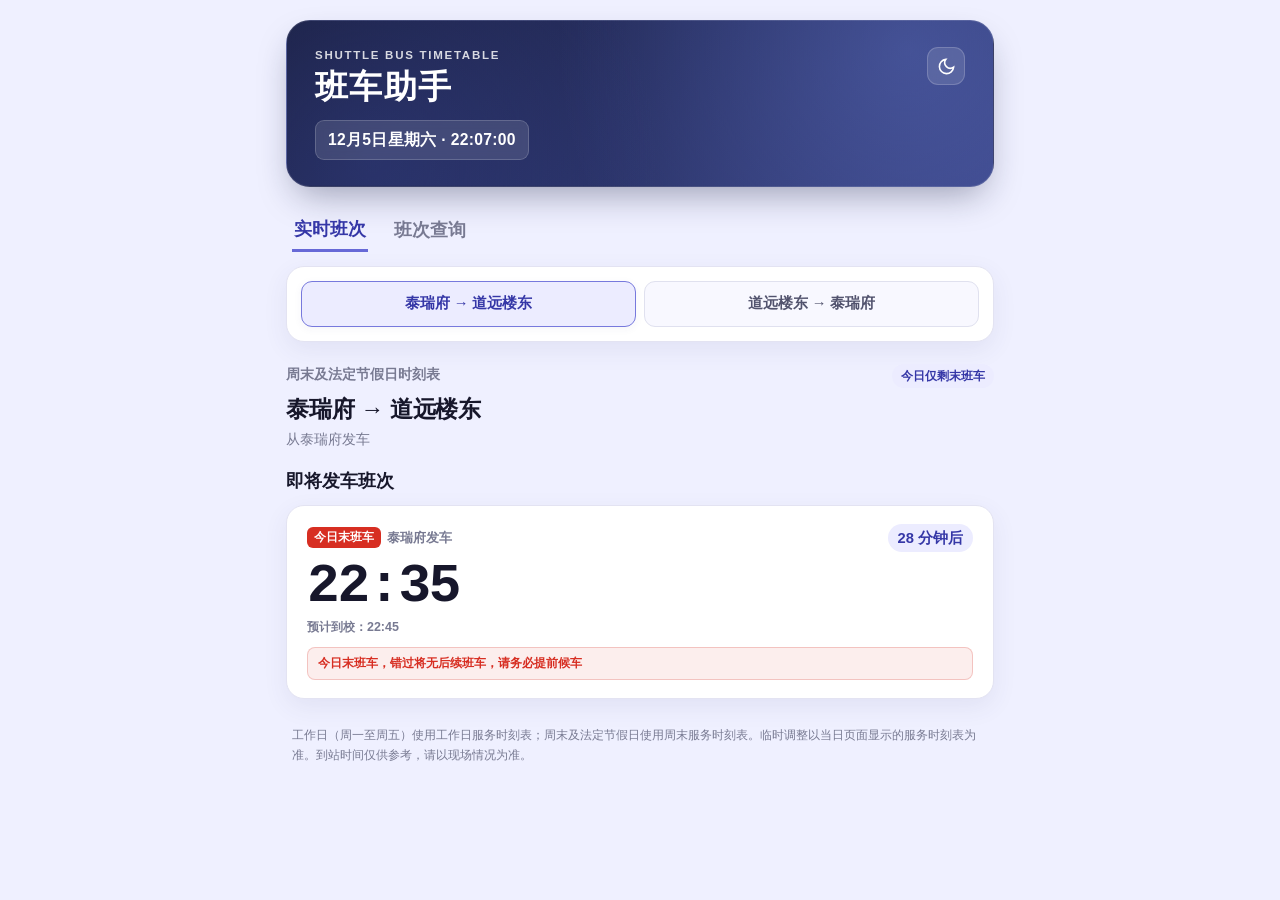
==== commit c7e7206b: "Add files via upload" ====
--- a/index.html
+++ b/index.html
@@ -5,34 +5,10 @@
   <meta name="viewport" content="width=device-width, initial-scale=1.0, maximum-scale=1.0, user-scalable=no">
   <meta name="theme-color" content="#7277dc">
   <title>泰瑞府班车助手</title>
-  <meta http-equiv="Cache-Control" content="no-cache, no-store, must-revalidate">
-  <meta http-equiv="Pragma" content="no-cache">
-  <meta http-equiv="Expires" content="0">
-
   <link rel="stylesheet" href="style.css">
 </head>
 <body>
   <main class="app-shell">
-        <!-- 顶部告示栏 (参考截图设计：暗色卡片 + 珊瑚红喇叭 + 折叠小箭头) -->
-    <div class="announcement-bar" id="announcement-bar" hidden>
-      <div class="announcement-header" id="announcement-header" role="button" aria-expanded="false" tabindex="0">
-        <div class="announcement-left">
-          <svg class="megaphone-icon" viewBox="0 0 24 24" width="20" height="20" fill="none">
-            <path d="M11 5L6 9H2V15H6L11 19V5Z" fill="#ff6b6b" stroke="#ff6b6b" stroke-width="2" stroke-linecap="round" stroke-linejoin="round"/>
-            <path d="M15.54 8.46C16.48 9.4 17 10.7 17 12C17 13.3 16.48 14.6 15.54 15.54" stroke="#ff6b6b" stroke-width="2" stroke-linecap="round"/>
-            <path d="M19.07 4.93C20.95 6.8 22 9.35 22 12C22 14.65 20.95 17.2 19.07 19.07" stroke="#ff6b6b" stroke-width="2" stroke-linecap="round"/>
-          </svg>
-          <span class="announcement-title" id="announcement-title">时刻表调整告示</span>
-        </div>
-        <svg class="chevron-icon" id="announcement-chevron" viewBox="0 0 24 24" width="18" height="18" fill="none" stroke="currentColor" stroke-width="2.2" stroke-linecap="round" stroke-linejoin="round">
-          <polyline points="6 9 12 15 18 9"></polyline>
-        </svg>
-      </div>
-      <div class="announcement-drawer" id="announcement-drawer" hidden>
-        <p class="announcement-desc" id="announcement-desc"></p>
-      </div>
-    </div>
-
     <!-- 顶部状态卡片 -->
     <header class="hero">
       <div class="hero-left">
@@ -48,6 +24,15 @@
 
       </div>
     </header>
+
+    <!-- 今日临时排班告示（仅当后台发布今日调整时显示） -->
+    <section class="notice-banner" id="notice-banner" hidden aria-live="polite">
+      <svg class="notice-banner-icon" viewBox="0 0 24 24" width="20" height="20" fill="none" stroke="currentColor" stroke-width="2" stroke-linecap="round" stroke-linejoin="round"><path d="M3 11l18-7-7 18-2.5-7.5L3 11z"/></svg>
+      <div class="notice-banner-body">
+        <p class="notice-banner-title" id="notice-banner-title"></p>
+        <p class="notice-banner-subtitle" id="notice-banner-subtitle" hidden></p>
+      </div>
+    </section>
 
     <!-- 1. 顶部主标签页 (按图片排序) -->
     <nav class="page-tabs" role="tablist">
@@ -143,14 +128,13 @@
 
     <!-- 底部时刻说明 -->
     <p class="schedule-note">
-      工作日（周一至周五）使用工作日服务时刻表；周末及法定节假日使用周末服务时刻表。到站时间仅供参考，请以现场情况为准。
+      工作日（周一至周五）使用工作日服务时刻表；周末及法定节假日使用周末服务时刻表。临时调整以当日页面显示的服务时刻表为准。到站时间仅供参考，请以现场情况为准。
     </p>
   </main>
 
   <!-- Toast 提示容器 -->
   <div class="toast-container" id="toast-container" aria-live="polite"></div>
 
-  <script src="config.js"></script>
   <script src="app.js"></script>
 </body>
 </html>
--- a/style.css
+++ b/style.css
@@ -955,73 +955,68 @@
   box-shadow: var(--shadow-sm);
 }
 
+/* 排班后台 */
+.admin-shell { max-width: 760px; }
+.admin-hero { display: flex; justify-content: space-between; align-items: flex-start; gap: 18px; }
+.admin-subtitle { margin: 8px 0 0; color: var(--text-muted); font-size: 0.9rem; }
+.admin-back-link, .admin-save-btn, .admin-remove-btn, .admin-text-btn {
+  font: inherit; font-weight: 800; cursor: pointer; border: 0; text-decoration: none;
+}
+.admin-back-link { color: var(--primary); background: var(--bg-card); padding: 9px 12px; border-radius: 10px; white-space: nowrap; }
+.admin-card { margin-top: 18px; padding: 22px; border: 1px solid var(--border-card); border-radius: var(--radius-lg); background: var(--bg-card); box-shadow: var(--shadow-sm); }
+.admin-card h2 { margin: 3px 0 7px; font-size: 1.1rem; }
+.admin-card > div > p:not(.admin-kicker) { margin: 0; color: var(--text-muted); font-size: 0.85rem; line-height: 1.55; }
+.admin-kicker { margin: 0; color: var(--primary); font-size: 0.72rem; font-weight: 900; letter-spacing: 0.08em; }
+.override-form { display: grid; grid-template-columns: repeat(2, 1fr); gap: 14px; margin-top: 20px; }
+.override-form label { display: grid; gap: 7px; color: var(--text-secondary); font-size: 0.8rem; font-weight: 800; }
+.override-form label:nth-child(3) { grid-column: 1 / -1; }
+.override-form input, .override-form select { box-sizing: border-box; width: 100%; padding: 11px 12px; color: var(--text-primary); background: var(--bg-page); border: 1px solid var(--border-card); border-radius: 10px; font: inherit; }
+.admin-save-btn { grid-column: 1 / -1; padding: 12px; color: #fff; background: var(--primary); border-radius: 10px; }
+.admin-list-heading, .override-row { display: flex; align-items: center; justify-content: space-between; gap: 14px; }
+.admin-text-btn { color: var(--primary); background: transparent; padding: 6px; font-size: 0.8rem; }
+.override-list { display: grid; gap: 10px; margin-top: 16px; }
+.override-row { padding: 13px 14px; border-radius: 11px; background: var(--bg-page); }
+.override-row strong { color: var(--text-primary); font-size: 0.9rem; }
+.override-row p { margin: 4px 0 0; color: var(--text-muted); font-size: 0.78rem; }
+.admin-remove-btn { flex: 0 0 auto; padding: 7px 11px; color: var(--rose); background: transparent; border: 1px solid currentColor; border-radius: 8px; font-size: 0.78rem; }
+@media (max-width: 520px) { .admin-hero { display: block; } .admin-back-link { display: inline-block; margin-top: 14px; } .override-form { grid-template-columns: 1fr; } }
+
 /* =========================================================
-   顶部告示栏 (参考截图：深色圆角卡片 + 珊瑚红喇叭 + 折叠小箭头)
+   今日临时排班告示横幅
    ========================================================= */
-.announcement-bar {
-  background: #191e2b;
-  border: 1px solid rgba(255, 255, 255, 0.09);
-  border-radius: 14px;
-  margin-bottom: 14px;
-  box-shadow: 0 10px 26px rgba(10, 14, 25, 0.35);
-  overflow: hidden;
-  transition: all 0.25s cubic-bezier(0.16, 1, 0.3, 1);
-}
-
-.announcement-header {
-  display: flex;
-  justify-content: space-between;
-  align-items: center;
-  padding: 13px 18px;
-  cursor: pointer;
-  user-select: none;
-  background: transparent;
-  transition: background 0.15s ease;
-}
-
-.announcement-header:hover {
-  background: rgba(255, 255, 255, 0.04);
-}
-
-.announcement-left {
-  display: flex;
-  align-items: center;
-  gap: 12px;
-}
-
-.megaphone-icon {
-  flex-shrink: 0;
-  display: block;
-}
-
-.announcement-title {
-  color: #ffffff;
-  font-size: 0.94rem;
-  font-weight: 700;
-  letter-spacing: -0.01em;
-}
-
-.chevron-icon {
-  color: #7e869e;
-  transition: transform 0.25s ease;
-  flex-shrink: 0;
-}
-
-.announcement-bar.expanded .chevron-icon {
-  transform: rotate(180deg);
-}
-
-.announcement-drawer {
-  padding: 0 18px 14px;
-  border-top: 1px solid rgba(255, 255, 255, 0.06);
-  background: rgba(0, 0, 0, 0.15);
-}
-
-.announcement-desc {
-  color: #b0b7cb;
-  font-size: 0.84rem;
-  line-height: 1.6;
-  padding-top: 10px;
-}
-
-
+.notice-banner {
+  margin-top: 14px;
+  padding: 12px 16px;
+  display: flex;
+  align-items: flex-start;
+  gap: 10px;
+  border-radius: var(--radius-md);
+  background: var(--amber-bg);
+  border: 1px solid rgba(217, 119, 6, 0.28);
+  box-shadow: var(--shadow-sm);
+}
+
+.notice-banner-icon {
+  flex: 0 0 auto;
+  margin-top: 2px;
+  color: var(--amber);
+}
+
+.notice-banner-body { min-width: 0; }
+
+.notice-banner-title {
+  margin: 0;
+  color: var(--amber);
+  font-size: 0.92rem;
+  font-weight: 900;
+  letter-spacing: 0.01em;
+}
+
+.notice-banner-subtitle {
+  margin: 4px 0 0;
+  color: var(--text-secondary);
+  font-size: 0.8rem;
+  font-weight: 600;
+  line-height: 1.5;
+  word-break: break-word;
+}
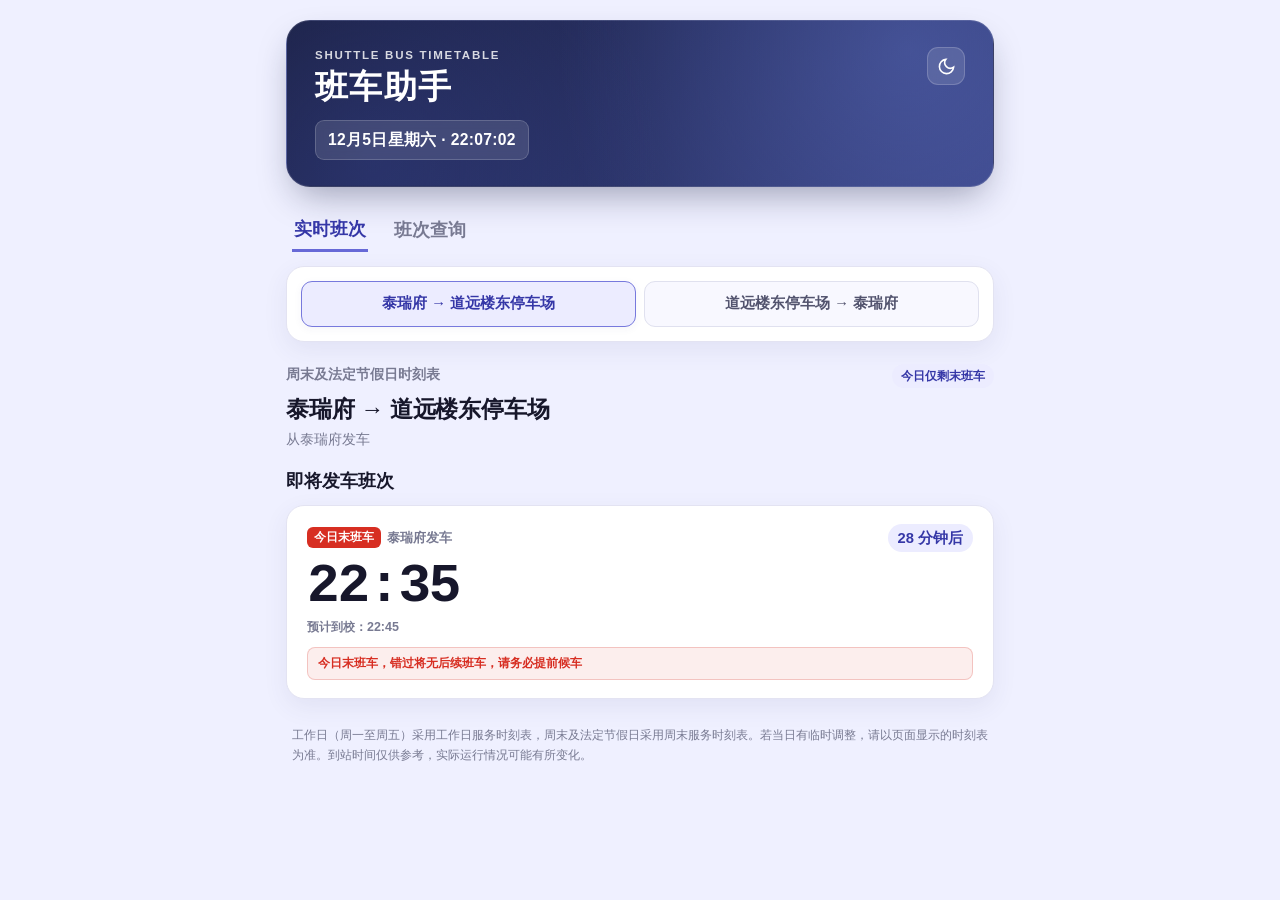
==== commit 44e228bd: "Add files via upload" ====
--- a/index.html
+++ b/index.html
@@ -25,15 +25,6 @@
       </div>
     </header>
 
-    <!-- 今日临时排班告示（仅当后台发布今日调整时显示） -->
-    <section class="notice-banner" id="notice-banner" hidden aria-live="polite">
-      <svg class="notice-banner-icon" viewBox="0 0 24 24" width="20" height="20" fill="none" stroke="currentColor" stroke-width="2" stroke-linecap="round" stroke-linejoin="round"><path d="M3 11l18-7-7 18-2.5-7.5L3 11z"/></svg>
-      <div class="notice-banner-body">
-        <p class="notice-banner-title" id="notice-banner-title"></p>
-        <p class="notice-banner-subtitle" id="notice-banner-subtitle" hidden></p>
-      </div>
-    </section>
-
     <!-- 1. 顶部主标签页 (按图片排序) -->
     <nav class="page-tabs" role="tablist">
       <button class="page-tab active" data-page="live" role="tab" aria-selected="true">实时班次</button>
@@ -43,8 +34,8 @@
     <!-- 2. 方向切换与上车站选择控制面板 (按图片排序) -->
     <section class="control-panel">
       <div class="direction-switcher">
-        <button class="direction-button active" type="button" data-direction="outbound" aria-pressed="true">泰瑞府 → 道远楼东</button>
-        <button class="direction-button" type="button" data-direction="return" aria-pressed="false">道远楼东 → 泰瑞府</button>
+        <button class="direction-button active" type="button" data-direction="outbound" aria-pressed="true">泰瑞府 → 道远楼东停车场</button>
+        <button class="direction-button" type="button" data-direction="return" aria-pressed="false">道远楼东停车场 → 泰瑞府</button>
       </div>
 
       <!-- 返程上车站选择器 -->
@@ -52,7 +43,7 @@
         <p class="picker-label">我的上车站</p>
         <div class="stop-options">
           <button class="stop-button" type="button" data-stop="daoyuan" aria-pressed="false">
-            <span class="stop-name">道远楼东</span>
+            <span class="stop-name">道远楼东停车场</span>
             <span class="stop-tag">始发站</span>
           </button>
           <button class="stop-button active" type="button" data-stop="zhang" aria-pressed="true">
@@ -72,7 +63,7 @@
           <span class="service-day-tag" id="service-day">--</span>
           <span class="remaining-badge" id="live-remaining-count">今日剩余 -- 班</span>
         </div>
-        <h2 id="route-title">泰瑞府 → 道远楼东</h2>
+        <h2 id="route-title">泰瑞府 → 道远楼东停车场</h2>
         <p id="route-detail">从泰瑞府发车</p>
       </section>
 
@@ -128,7 +119,7 @@
 
     <!-- 底部时刻说明 -->
     <p class="schedule-note">
-      工作日（周一至周五）使用工作日服务时刻表；周末及法定节假日使用周末服务时刻表。临时调整以当日页面显示的服务时刻表为准。到站时间仅供参考，请以现场情况为准。
+      工作日（周一至周五）采用工作日服务时刻表，周末及法定节假日采用周末服务时刻表。若当日有临时调整，请以页面显示的时刻表为准。到站时间仅供参考，实际运行情况可能有所变化。
     </p>
   </main>
 
--- a/style.css
+++ b/style.css
@@ -954,69 +954,3 @@
   color: var(--text-secondary);
   box-shadow: var(--shadow-sm);
 }
-
-/* 排班后台 */
-.admin-shell { max-width: 760px; }
-.admin-hero { display: flex; justify-content: space-between; align-items: flex-start; gap: 18px; }
-.admin-subtitle { margin: 8px 0 0; color: var(--text-muted); font-size: 0.9rem; }
-.admin-back-link, .admin-save-btn, .admin-remove-btn, .admin-text-btn {
-  font: inherit; font-weight: 800; cursor: pointer; border: 0; text-decoration: none;
-}
-.admin-back-link { color: var(--primary); background: var(--bg-card); padding: 9px 12px; border-radius: 10px; white-space: nowrap; }
-.admin-card { margin-top: 18px; padding: 22px; border: 1px solid var(--border-card); border-radius: var(--radius-lg); background: var(--bg-card); box-shadow: var(--shadow-sm); }
-.admin-card h2 { margin: 3px 0 7px; font-size: 1.1rem; }
-.admin-card > div > p:not(.admin-kicker) { margin: 0; color: var(--text-muted); font-size: 0.85rem; line-height: 1.55; }
-.admin-kicker { margin: 0; color: var(--primary); font-size: 0.72rem; font-weight: 900; letter-spacing: 0.08em; }
-.override-form { display: grid; grid-template-columns: repeat(2, 1fr); gap: 14px; margin-top: 20px; }
-.override-form label { display: grid; gap: 7px; color: var(--text-secondary); font-size: 0.8rem; font-weight: 800; }
-.override-form label:nth-child(3) { grid-column: 1 / -1; }
-.override-form input, .override-form select { box-sizing: border-box; width: 100%; padding: 11px 12px; color: var(--text-primary); background: var(--bg-page); border: 1px solid var(--border-card); border-radius: 10px; font: inherit; }
-.admin-save-btn { grid-column: 1 / -1; padding: 12px; color: #fff; background: var(--primary); border-radius: 10px; }
-.admin-list-heading, .override-row { display: flex; align-items: center; justify-content: space-between; gap: 14px; }
-.admin-text-btn { color: var(--primary); background: transparent; padding: 6px; font-size: 0.8rem; }
-.override-list { display: grid; gap: 10px; margin-top: 16px; }
-.override-row { padding: 13px 14px; border-radius: 11px; background: var(--bg-page); }
-.override-row strong { color: var(--text-primary); font-size: 0.9rem; }
-.override-row p { margin: 4px 0 0; color: var(--text-muted); font-size: 0.78rem; }
-.admin-remove-btn { flex: 0 0 auto; padding: 7px 11px; color: var(--rose); background: transparent; border: 1px solid currentColor; border-radius: 8px; font-size: 0.78rem; }
-@media (max-width: 520px) { .admin-hero { display: block; } .admin-back-link { display: inline-block; margin-top: 14px; } .override-form { grid-template-columns: 1fr; } }
-
-/* =========================================================
-   今日临时排班告示横幅
-   ========================================================= */
-.notice-banner {
-  margin-top: 14px;
-  padding: 12px 16px;
-  display: flex;
-  align-items: flex-start;
-  gap: 10px;
-  border-radius: var(--radius-md);
-  background: var(--amber-bg);
-  border: 1px solid rgba(217, 119, 6, 0.28);
-  box-shadow: var(--shadow-sm);
-}
-
-.notice-banner-icon {
-  flex: 0 0 auto;
-  margin-top: 2px;
-  color: var(--amber);
-}
-
-.notice-banner-body { min-width: 0; }
-
-.notice-banner-title {
-  margin: 0;
-  color: var(--amber);
-  font-size: 0.92rem;
-  font-weight: 900;
-  letter-spacing: 0.01em;
-}
-
-.notice-banner-subtitle {
-  margin: 4px 0 0;
-  color: var(--text-secondary);
-  font-size: 0.8rem;
-  font-weight: 600;
-  line-height: 1.5;
-  word-break: break-word;
-}
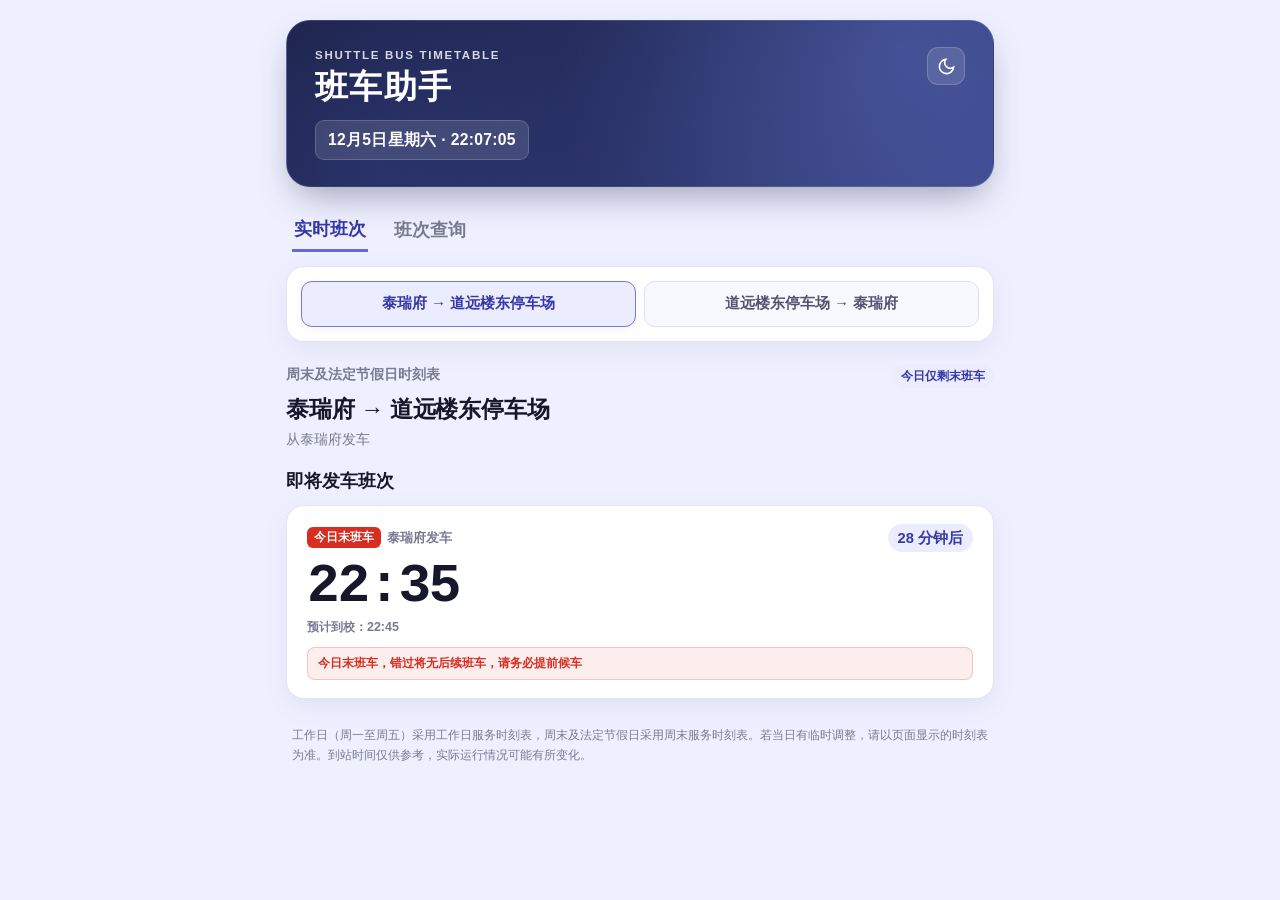
==== commit de7645d0: "排班后台：刷新 app.js 缓存版本号" ====
--- a/index.html
+++ b/index.html
@@ -126,6 +126,6 @@
   <!-- Toast 提示容器 -->
   <div class="toast-container" id="toast-container" aria-live="polite"></div>
 
-  <script src="app.js"></script>
+  <script src="app.js?v=1789627100465"></script>
 </body>
 </html>
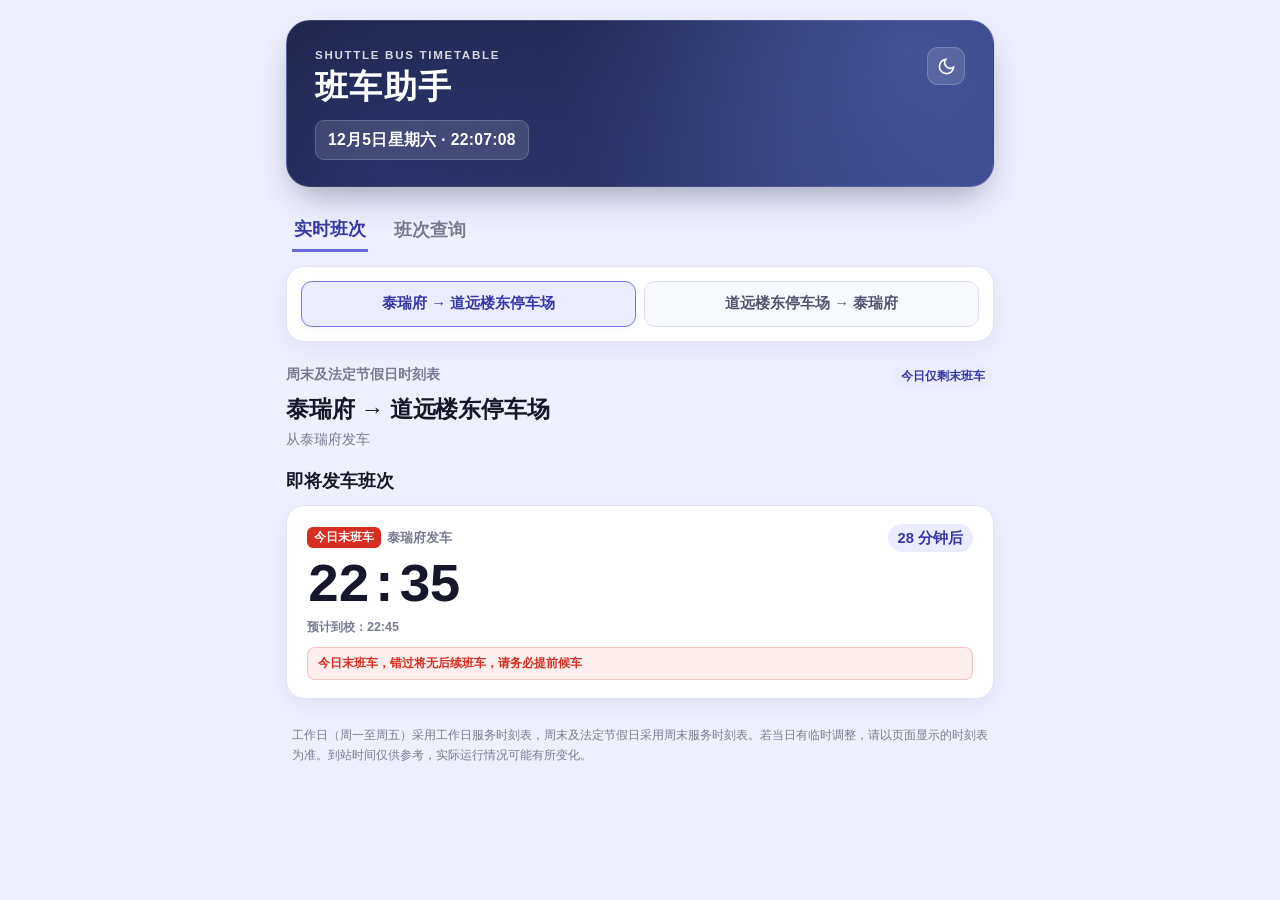
==== commit b7f79e1e: "排班后台：刷新 app.js 缓存版本号" ====
--- a/index.html
+++ b/index.html
@@ -126,6 +126,6 @@
   <!-- Toast 提示容器 -->
   <div class="toast-container" id="toast-container" aria-live="polite"></div>
 
-  <script src="app.js?v=1789627100465"></script>
+  <script src="app.js?v=1789627158383"></script>
 </body>
 </html>
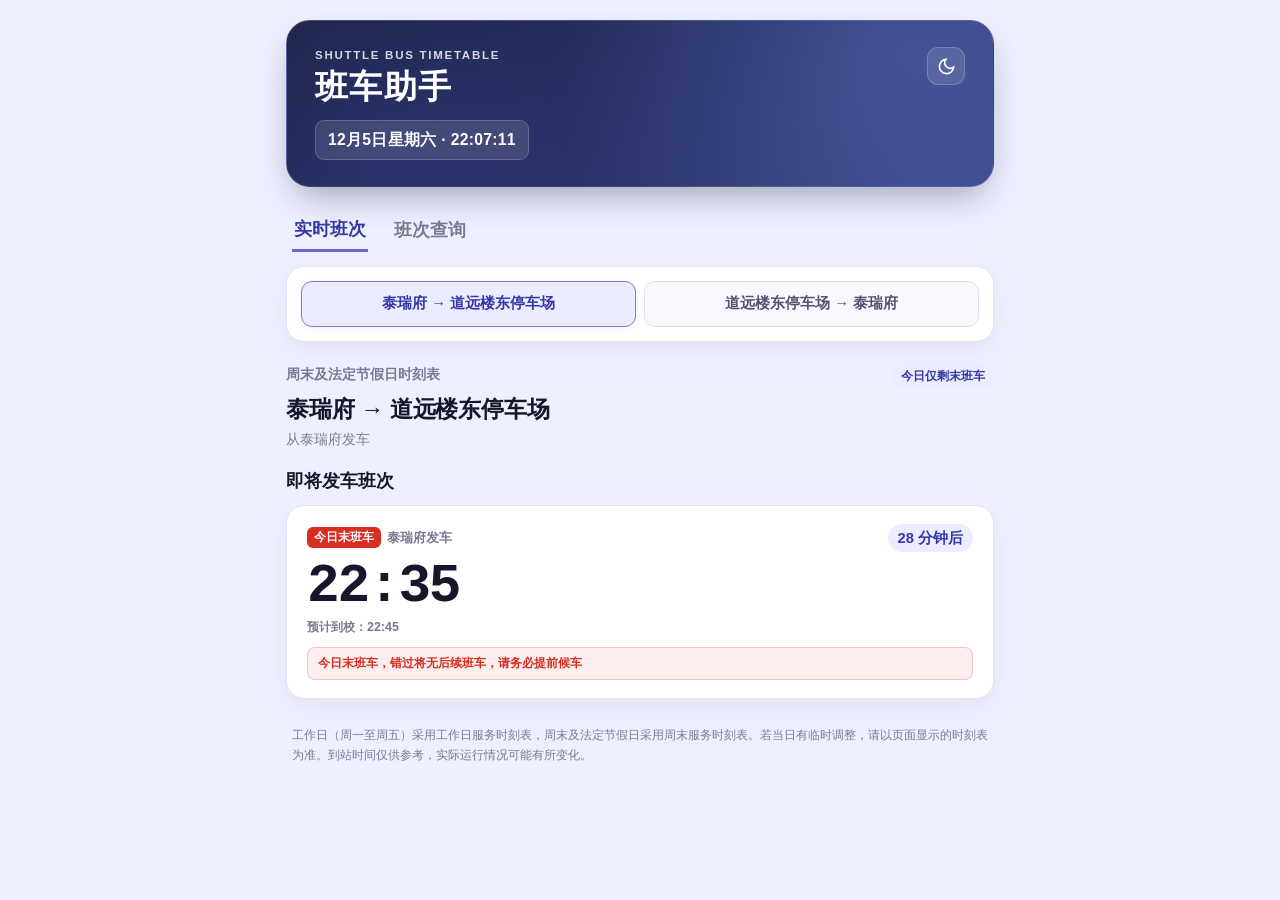
==== commit 7095af4f: "排班后台：刷新 app.js 缓存版本号" ====
--- a/index.html
+++ b/index.html
@@ -126,6 +126,6 @@
   <!-- Toast 提示容器 -->
   <div class="toast-container" id="toast-container" aria-live="polite"></div>
 
-  <script src="app.js?v=1789627158383"></script>
+  <script src="app.js?v=1789627215358"></script>
 </body>
 </html>
